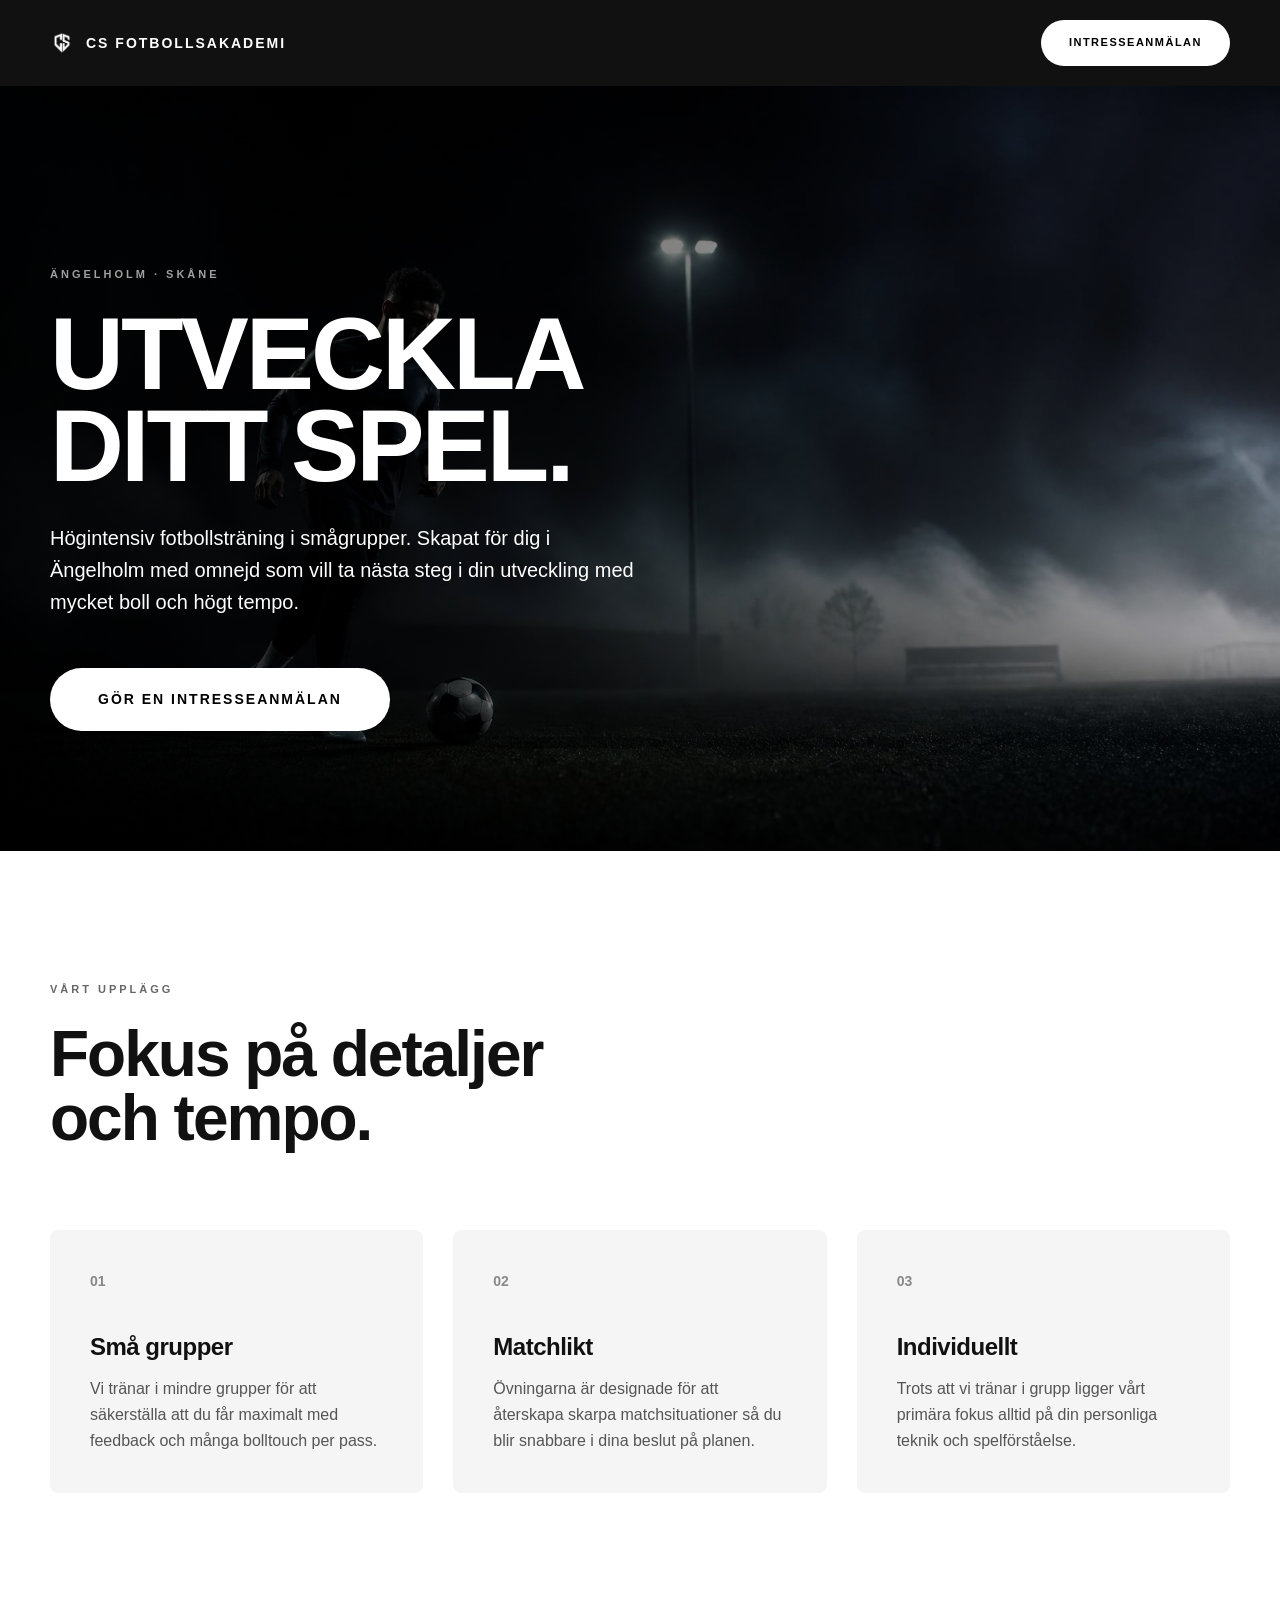
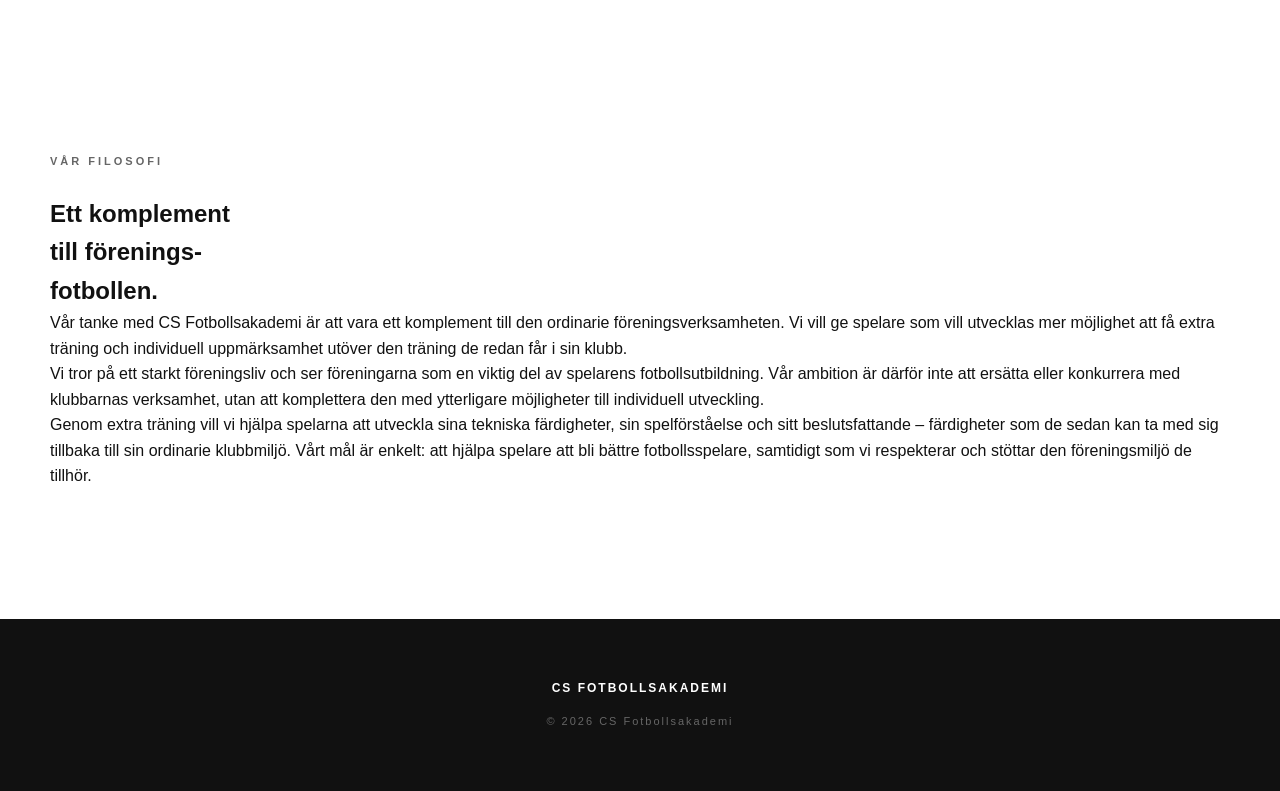
==== index.html @ 39cc4a32 "Update index.html V4.2" ====
<!DOCTYPE html>
<html lang="sv">

<head>
    <meta charset="UTF-8">
    <meta name="viewport" content="width=device-width, initial-scale=1.0">
    <meta name="description" content="CS Fotbollsakademi erbjuder högintensiv fotbollsträning i smågrupper.">
    <title>CS Fotbollsakademi | Utveckla ditt spel</title>
    <link rel="stylesheet" href="style.css">
</head>

<body>

    <!-- =========================================
         HEADER NAVBAR
    ========================================== -->
    <header class="site-header">
        <div class="container header-container">
            <a href="#" class="logo-link">
                <!-- Updated to point to your new logo.png -->
                <img src="images/logo.png" alt="CS Fotbollsakademi">
                <span>CS FOTBOLLSAKADEMI</span>
            </a>

            <a href="https://docs.google.com/forms/d/e/1FAIpQLSc4w4A6iQSpUDGN3RT-ksIbYIRlfzKItVvvnUiO37rDjqQk-A/viewform"
                target="_blank" rel="noopener noreferrer" class="btn pill-btn">
                INTRESSEANMÄLAN
            </a>
        </div>
    </header>


    <main>
        <!-- =========================================
             HERO SECTION
        ========================================== -->
        <!-- Updated to point to your hero.jfif background image -->
        <section class="hero" style="background-image: url('images/hero.jfif');">
            
            <div class="hero-overlay"></div> 
            
            <div class="container hero-content">
                <p class="eyebrow hero-eyebrow">ÄNGELHOLM · SKÅNE</p>
                
                <h1>
                    UTVECKLA<br>
                    DITT SPEL.
                </h1>

                <p class="hero-description">
                    Högintensiv fotbollsträning i smågrupper. Skapat för dig i<br>
                    Ängelholm med omnejd som vill ta nästa steg i din utveckling med<br>
                    mycket boll och högt tempo.
                </p>

                <a href="https://docs.google.com/forms/d/e/1FAIpQLSc4w4A6iQSpUDGN3RT-ksIbYIRlfzKItVvvnUiO37rDjqQk-A/viewform"
                    target="_blank" rel="noopener noreferrer" class="btn pill-btn hero-btn">
                    GÖR EN INTRESSEANMÄLAN
                </a>
            </div>
        </section>

        <!-- =========================================
             VÅRT UPPLÄGG 
        ========================================== -->
        <section class="section upplagg">
            <div class="container">
                <p class="eyebrow dark-eyebrow">VÅRT UPPLÄGG</p>
                
                <h2>
                    Fokus på detaljer<br>
                    och tempo.
                </h2>

                <div class="cards">
                    <div class="card">
                        <span class="card-number">01</span>
                        <h3>Små grupper</h3>
                        <p>Vi tränar i mindre grupper för att säkerställa att du får maximalt med feedback och många bolltouch per pass.</p>
                    </div>
                    <div class="card">
                        <span class="card-number">02</span>
                        <h3>Matchlikt</h3>
                        <p>Övningarna är designade för att återskapa skarpa matchsituationer så du blir snabbare i dina beslut på planen.</p>
                    </div>
                    <div class="card">
                        <span class="card-number">03</span>
                        <h3>Individuellt</h3>
                        <p>Trots att vi tränar i grupp ligger vårt primära fokus alltid på din personliga teknik och spelförståelse.</p>
                    </div>
                </div>
            </div>
        </section>
        <!-- =========================================
             VÅR FILOSOFI (Ny sektion)
        ========================================== -->
        <section class="section philosophy-text">
            <div class="container philosophy-container">
                <div class="philosophy-title">
                    <p class="eyebrow dark-eyebrow">VÅR FILOSOFI</p>
                    <h2>Ett komplement<br>till förenings-<br>fotbollen.</h2>
                </div>
                <div class="philosophy-content">
                    <p>Vår tanke med CS Fotbollsakademi är att vara ett komplement till den ordinarie föreningsverksamheten. Vi vill ge spelare som vill utvecklas mer möjlighet att få extra träning och individuell uppmärksamhet utöver den träning de redan får i sin klubb.</p>
                    
                    <p>Vi tror på ett starkt föreningsliv och ser föreningarna som en viktig del av spelarens fotbollsutbildning. Vår ambition är därför inte att ersätta eller konkurrera med klubbarnas verksamhet, utan att komplettera den med ytterligare möjligheter till individuell utveckling.</p>
                    
                    <p>Genom extra träning vill vi hjälpa spelarna att utveckla sina tekniska färdigheter, sin spelförståelse och sitt beslutsfattande – färdigheter som de sedan kan ta med sig tillbaka till sin ordinarie klubbmiljö. Vårt mål är enkelt: att hjälpa spelare att bli bättre fotbollsspelare, samtidigt som vi respekterar och stöttar den föreningsmiljö de tillhör.</p>
                </div>
            </div>
        </section>
    </main>

    <!-- =========================================
         FOOTER
    ========================================== -->
    <footer>
        <div class="container footer-content">
            <p>CS FOTBOLLSAKADEMI</p>
            <p class="copyright">© 2026 CS Fotbollsakademi</p>
        </div>
    </footer>

</body>
</html>
---- style.css ----
/* =========================================
   RESET & GLOBALS
========================================= */
* {
    margin: 0;
    padding: 0;
    box-sizing: border-box;
}

html {
    scroll-behavior: smooth;
}

body {
    font-family: 'Helvetica Neue', Arial, sans-serif; /* Tipografía moderna sin serifas */
    background: #ffffff;
    color: #111111;
    line-height: 1.6;
    -webkit-font-smoothing: antialiased; /* Hace que el texto se vea más nítido */
}

img {
    max-width: 100%;
    display: block;
}

/* =========================================
   CONTAINER
========================================= */
.container {
    width: min(1180px, calc(100% - 60px));
    margin: 0 auto;
}

/* =========================================
   HEADER
========================================= */
.site-header {
    background-color: #111111; /* Color de fondo oscuro como en la foto */
    position: relative;
    z-index: 100;
    padding: 20px 0;
}

.header-container {
    display: flex;
    align-items: center;
    justify-content: space-between;
}

.logo-link {
    display: flex;
    align-items: center;
    gap: 12px;
    text-decoration: none;
    color: white;
    font-weight: 700;
    font-size: 14px;
    letter-spacing: 2px;
}

.logo-link img {
    height: 24px; /* Ajusta este valor dependiendo del tamaño de tu logo */
    width: auto;
}

/* =========================================
   BUTTONS (Pill Style)
========================================= */
.btn {
    display: inline-block;
    text-decoration: none;
    font-size: 11px;
    font-weight: 700;
    letter-spacing: 1.5px;
    transition: transform 0.2s ease, opacity 0.2s ease;
    cursor: pointer;
}

.pill-btn {
    background-color: #ffffff;
    color: #000000;
    padding: 14px 28px;
    border-radius: 50px; /* Esto crea el efecto de píldora */
    text-transform: uppercase;
}

.pill-btn:hover {
    transform: translateY(-2px);
    opacity: 0.9;
}

/* =========================================
   TYPOGRAPHY
========================================= */
.eyebrow {
    font-size: 11px;
    font-weight: 700;
    letter-spacing: 3px;
    text-transform: uppercase;
    margin-bottom: 24px;
}

.hero-eyebrow {
    color: #a0a0a0; /* Gris clarito para contraste en fondo oscuro */
}

.dark-eyebrow {
    color: #666666; /* Gris más oscuro para el fondo blanco */
}

h1, h2, h3 {
    font-weight: 800; /* Texto muy grueso */
}

/* =========================================
   HERO SECTION
========================================= */
.hero {
    min-height: 85vh;
    display: flex;
    align-items: flex-end; /* Alinea el contenido hacia abajo como en la foto */
    padding-bottom: 120px; /* Da un respiro por debajo del botón */
    background-color: #0a0a0a;
    background-position: center;
    background-size: cover;
    background-repeat: no-repeat;
    position: relative;
    color: white;
}

.hero-overlay {
    position: absolute;
    top: 0;
    left: 0;
    width: 100%;
    height: 100%;
    /* Un pequeño degradado negro para asegurar que el texto blanco siempre se lea */
    background: linear-gradient(to right, rgba(0,0,0,0.8) 0%, rgba(0,0,0,0.2) 100%);
    z-index: 1;
}

.hero-content {
    position: relative;
    z-index: 2; /* Mantiene el texto por encima de la foto y el overlay */
}

.hero h1 {
    font-size: clamp(60px, 8vw, 130px);
    line-height: 0.9; /* Hace que las dos líneas estén muy pegadas */
    letter-spacing: -3px;
    margin-bottom: 30px;
    text-transform: uppercase;
}

.hero-description {
    max-width: 700px;
    font-size: 20px;
    line-height: 1.6;
    color: #ffffff;
    margin-bottom: 50px;
    font-weight: 400;
}

.hero-btn {
    padding: 20px 48px !important; /* Botón mucho más alto y ancho */
    font-size: 14px !important; /* Texto del botón más grande */
    font-weight: 800 !important; /* Letra extra gruesa */
    letter-spacing: 2px !important; /* Letras más separadas */
}

/* =========================================
   VÅRT UPPLÄGG (CARDS SECTION)
========================================= */
.section {
    padding: 130px 0;
}

.upplagg h2 {
    font-size: clamp(40px, 5vw, 64px);
    line-height: 1;
    letter-spacing: -2px;
    margin-bottom: 80px;
}

.cards {
    display: grid;
    grid-template-columns: repeat(3, 1fr);
    gap: 30px;
}

.card {
    padding: 40px;
    background: #f5f5f5;
    border-radius: 8px;
    transition: transform 0.3s ease;
}

.card:hover {
    transform: translateY(-5px);
}

.card-number {
    display: block;
    color: #888888;
    font-size: 14px;
    font-weight: bold;
    margin-bottom: 40px;
}

.card h3 {
    font-size: 24px;
    line-height: 1.2;
    margin-bottom: 15px;
    letter-spacing: -0.5px;
}

.card p {
    color: #555555;
    font-size: 16px;
}

/* =========================================
   FOOTER
========================================= */
footer {
    background: #111111;
    color: white;
    padding: 60px 0;
    text-align: center;
}

.footer-content p {
    font-size: 12px;
    font-weight: bold;
    letter-spacing: 2px;
}

.footer-content .copyright {
    color: #666666;
    margin-top: 15px;
    font-size: 11px;
    font-weight: normal;
}

/* =========================================
   MOBILE RESPONSIVENESS
========================================= */
@media (max-width: 850px) {
    .header-container {
        flex-direction: column;
        gap: 20px;
    }
    
    .hero {
        padding-bottom: 60px;
        min-height: 75vh;
    }

    .hero-content {
        padding-top: 60px;
    }

    .hero h1 {
        font-size: 55px;
        letter-spacing: -2px;
    }

    .hero-description {
        font-size: 16px;
    }

    .cards {
        grid-template-columns: 1fr;
    }
    
    .upplagg h2 {
        font-size: 40px;
        margin-bottom: 50px;
    }
}
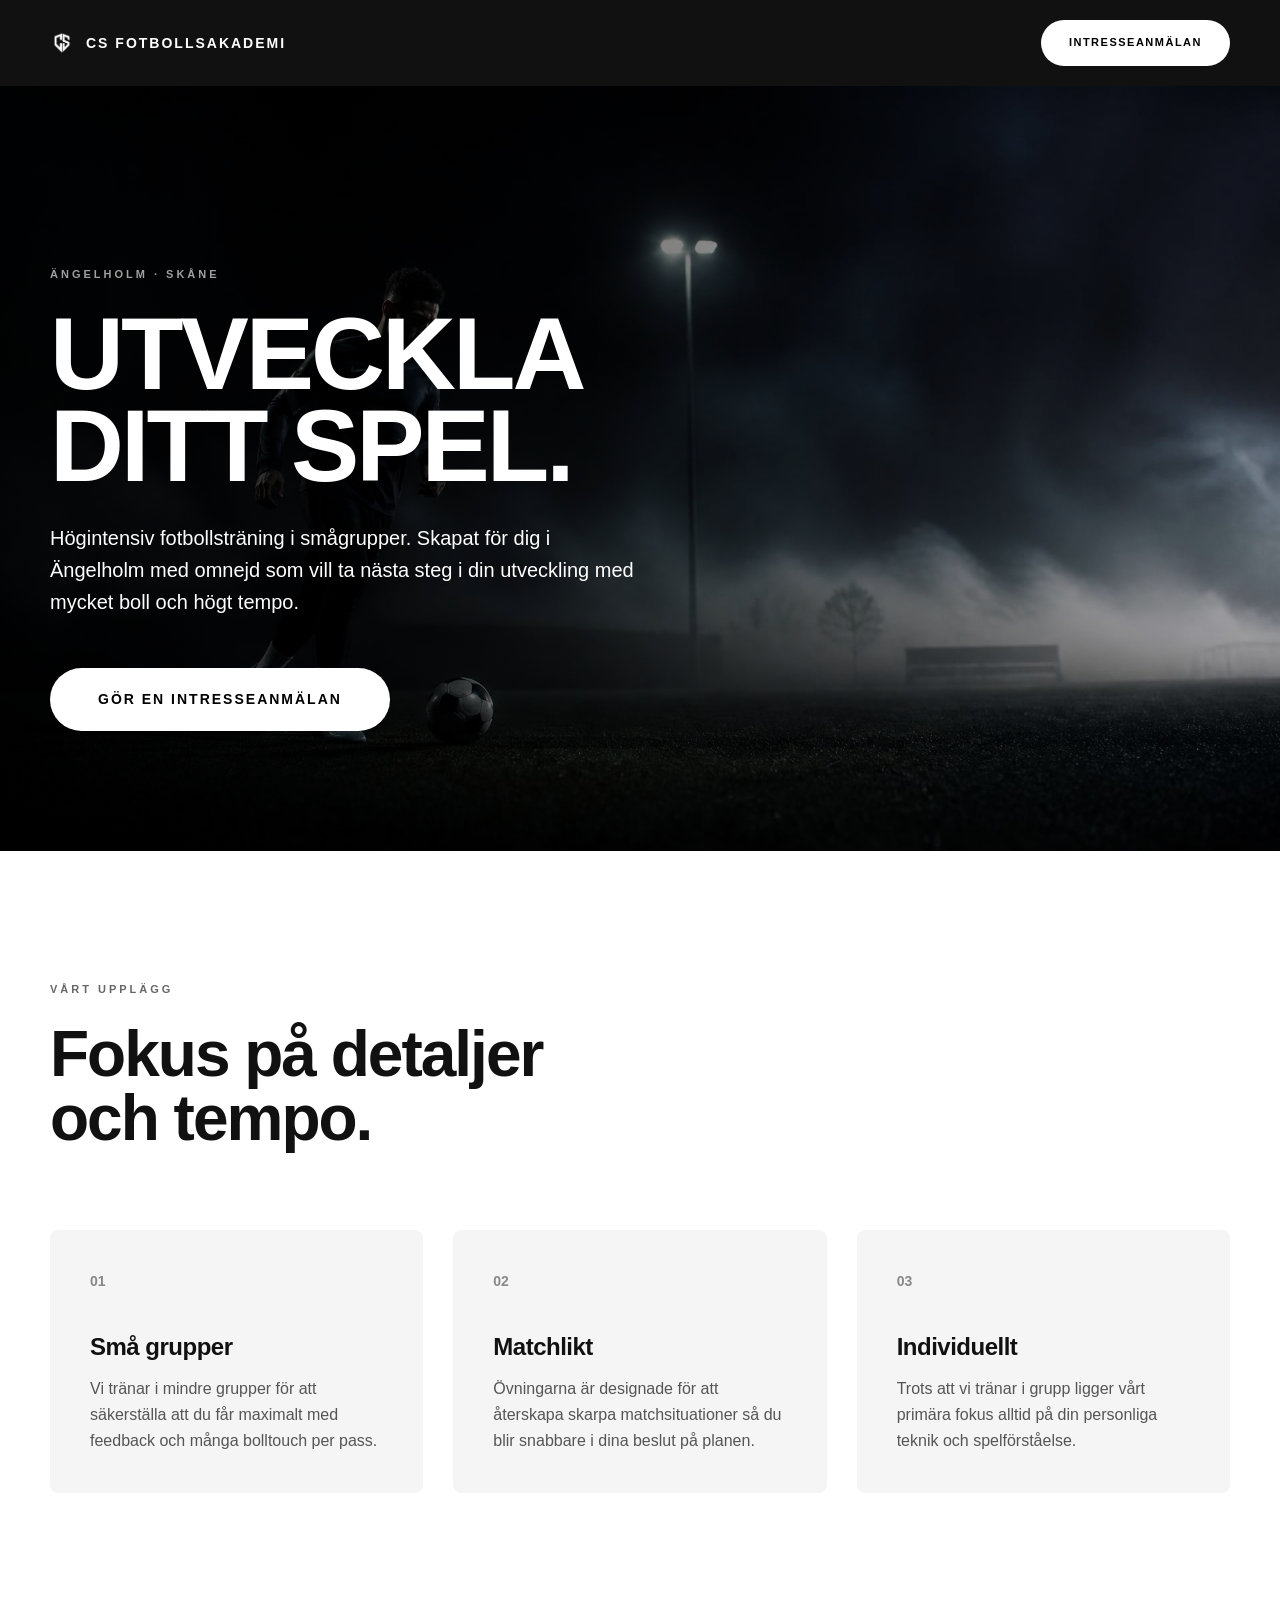
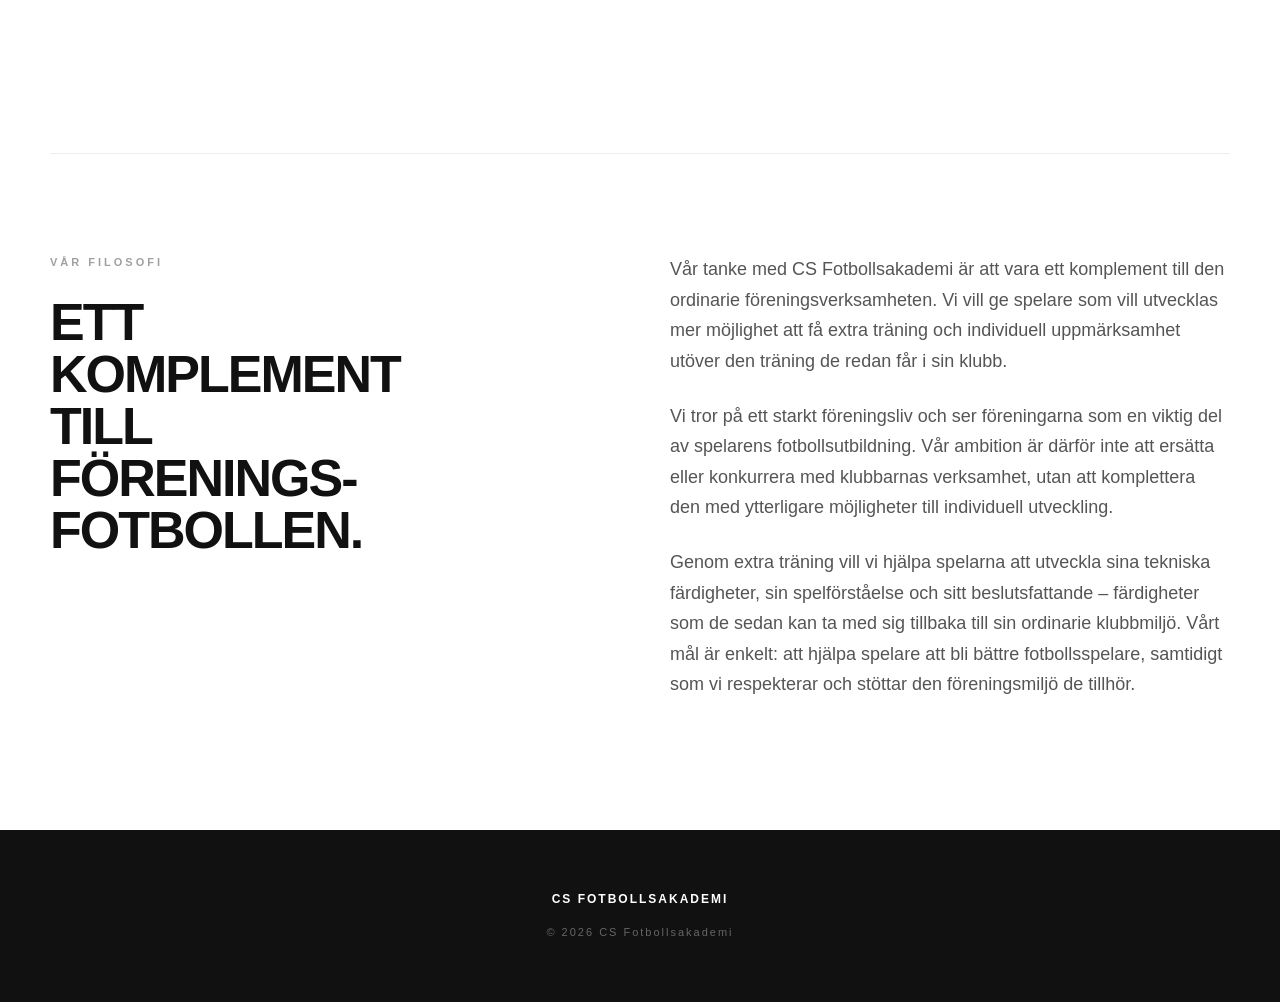
==== commit b9ea3296: "Update index.html 4.3" ====
--- a/index.html
+++ b/index.html
@@ -92,13 +92,19 @@
             </div>
         </section>
         <!-- =========================================
-             VÅR FILOSOFI (Ny sektion)
+             VÅR FILOSOFI (Svart sektion)
         ========================================== -->
-        <section class="section philosophy-text">
+        <section class="section dark-section">
             <div class="container philosophy-container">
                 <div class="philosophy-title">
-                    <p class="eyebrow dark-eyebrow">VÅR FILOSOFI</p>
-                    <h2>Ett komplement<br>till förenings-<br>fotbollen.</h2>
+                    <p class="eyebrow hero-eyebrow">VÅR FILOSOFI</p>
+                    <h2>
+                        ETT<br>
+                        KOMPLEMENT<br>
+                        TILL<br>
+                        FÖRENINGS-<br>
+                        FOTBOLLEN.
+                    </h2>
                 </div>
                 <div class="philosophy-content">
                     <p>Vår tanke med CS Fotbollsakademi är att vara ett komplement till den ordinarie föreningsverksamheten. Vi vill ge spelare som vill utvecklas mer möjlighet att få extra träning och individuell uppmärksamhet utöver den träning de redan får i sin klubb.</p>
--- a/style.css
+++ b/style.css
@@ -242,7 +242,38 @@
     font-size: 11px;
     font-weight: normal;
 }
-
+/* =========================================
+   VÅR FILOSOFI (TEXT SECTION)
+========================================= */
+.philosophy-text {
+    padding-top: 0; /* Tar bort lite avstånd eftersom Vårt Upplägg redan har padding under sig */
+}
+
+.philosophy-container {
+    display: grid;
+    grid-template-columns: 1fr 1fr; /* Delar skärmen i två lika stora kolumner */
+    gap: 60px;
+    align-items: start;
+    border-top: 1px solid #eeeeee; /* En supertunn, elegant linje som skiljer sektionerna åt */
+    padding-top: 100px;
+}
+
+.philosophy-title h2 {
+    font-size: clamp(36px, 4.5vw, 52px); /* Lite mindre än huvudrubriken men fortfarande kraftfull */
+    line-height: 1;
+    letter-spacing: -2px;
+}
+
+.philosophy-content p {
+    font-size: 18px;
+    color: #555555; /* En mörkgrå färg som är väldigt vilsam att läsa */
+    margin-bottom: 24px;
+    line-height: 1.7;
+}
+
+.philosophy-content p:last-child {
+    margin-bottom: 0;
+}
 /* =========================================
    MOBILE RESPONSIVENESS
 ========================================= */
@@ -251,7 +282,14 @@
         flex-direction: column;
         gap: 20px;
     }
-    
+
+   /* Lägg till detta inuti din befintliga @media-regel */
+    .philosophy-container {
+        grid-template-columns: 1fr; /* Gör så att det blir en kolumn på mobilen */
+        gap: 30px;
+        padding-top: 60px;
+    }
+   
     .hero {
         padding-bottom: 60px;
         min-height: 75vh;
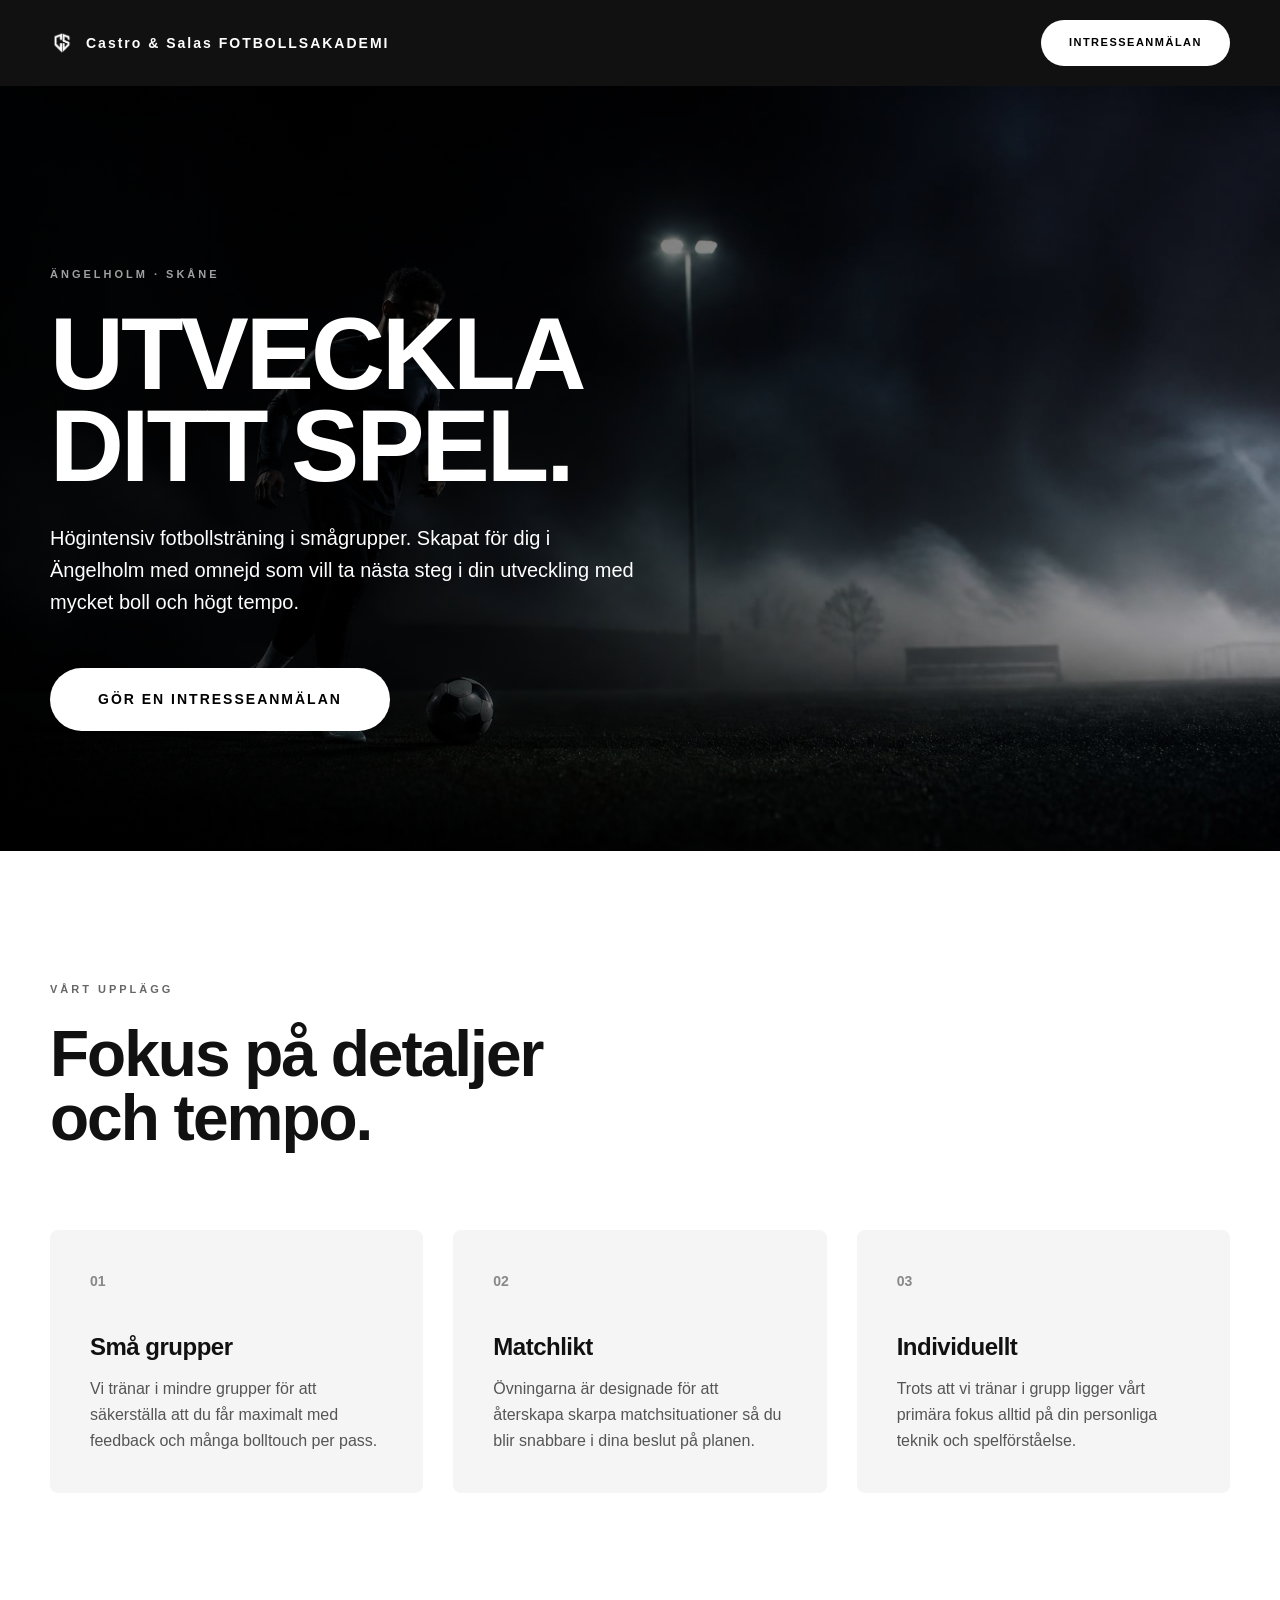
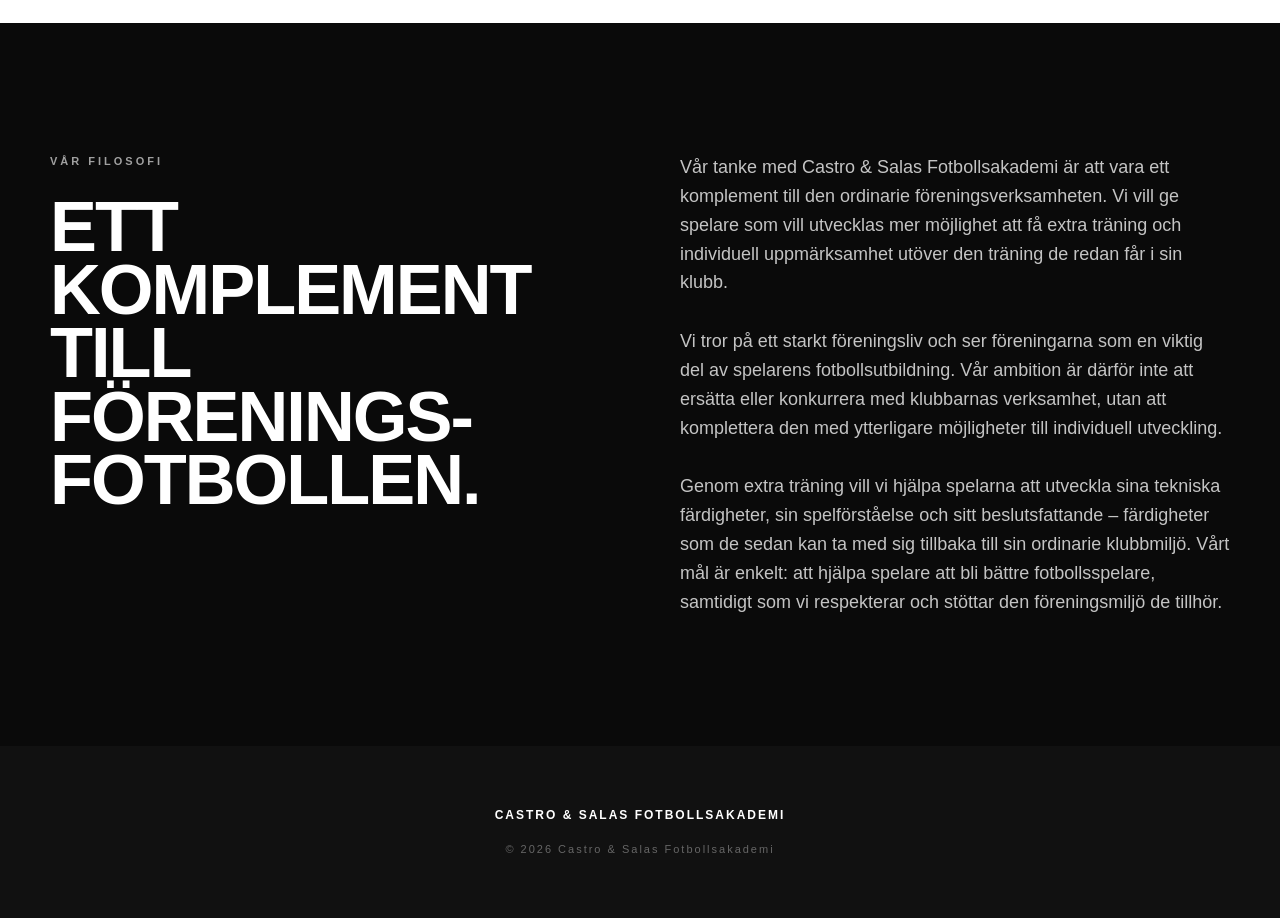
==== commit e6250576: "Update index.html v4.4" ====
--- a/index.html
+++ b/index.html
@@ -4,8 +4,8 @@
 <head>
     <meta charset="UTF-8">
     <meta name="viewport" content="width=device-width, initial-scale=1.0">
-    <meta name="description" content="CS Fotbollsakademi erbjuder högintensiv fotbollsträning i smågrupper.">
-    <title>CS Fotbollsakademi | Utveckla ditt spel</title>
+    <meta name="description" content="Castro & Salas Fotbollsakademi erbjuder högintensiv fotbollsträning i smågrupper.">
+    <title>Castro & Salas Fotbollsakademi | Utveckla ditt spel</title>
     <link rel="stylesheet" href="style.css">
 </head>
 
@@ -18,8 +18,8 @@
         <div class="container header-container">
             <a href="#" class="logo-link">
                 <!-- Updated to point to your new logo.png -->
-                <img src="images/logo.png" alt="CS Fotbollsakademi">
-                <span>CS FOTBOLLSAKADEMI</span>
+                <img src="images/logo.png" alt="Castro & Salas Fotbollsakademi">
+                <span>Castro & Salas FOTBOLLSAKADEMI</span>
             </a>
 
             <a href="https://docs.google.com/forms/d/e/1FAIpQLSc4w4A6iQSpUDGN3RT-ksIbYIRlfzKItVvvnUiO37rDjqQk-A/viewform"
@@ -107,7 +107,7 @@
                     </h2>
                 </div>
                 <div class="philosophy-content">
-                    <p>Vår tanke med CS Fotbollsakademi är att vara ett komplement till den ordinarie föreningsverksamheten. Vi vill ge spelare som vill utvecklas mer möjlighet att få extra träning och individuell uppmärksamhet utöver den träning de redan får i sin klubb.</p>
+                    <p>Vår tanke med Castro & Salas Fotbollsakademi är att vara ett komplement till den ordinarie föreningsverksamheten. Vi vill ge spelare som vill utvecklas mer möjlighet att få extra träning och individuell uppmärksamhet utöver den träning de redan får i sin klubb.</p>
                     
                     <p>Vi tror på ett starkt föreningsliv och ser föreningarna som en viktig del av spelarens fotbollsutbildning. Vår ambition är därför inte att ersätta eller konkurrera med klubbarnas verksamhet, utan att komplettera den med ytterligare möjligheter till individuell utveckling.</p>
                     
@@ -122,8 +122,8 @@
     ========================================== -->
     <footer>
         <div class="container footer-content">
-            <p>CS FOTBOLLSAKADEMI</p>
-            <p class="copyright">© 2026 CS Fotbollsakademi</p>
+            <p>CASTRO & SALAS FOTBOLLSAKADEMI</p>
+            <p class="copyright">© 2026 Castro & Salas Fotbollsakademi</p>
         </div>
     </footer>
 
--- a/style.css
+++ b/style.css
@@ -243,32 +243,33 @@
     font-weight: normal;
 }
 /* =========================================
-   VÅR FILOSOFI (TEXT SECTION)
-========================================= */
-.philosophy-text {
-    padding-top: 0; /* Tar bort lite avstånd eftersom Vårt Upplägg redan har padding under sig */
+   VÅR FILOSOFI (DARK SECTION)
+========================================= */
+.dark-section {
+    background-color: #0a0a0a; /* Svart bakgrund som matchar Hero */
+    color: #ffffff;
 }
 
 .philosophy-container {
     display: grid;
-    grid-template-columns: 1fr 1fr; /* Delar skärmen i två lika stora kolumner */
-    gap: 60px;
+    grid-template-columns: 1fr 1fr; /* Delar skärmen exakt på mitten */
+    gap: 80px;
     align-items: start;
-    border-top: 1px solid #eeeeee; /* En supertunn, elegant linje som skiljer sektionerna åt */
-    padding-top: 100px;
 }
 
 .philosophy-title h2 {
-    font-size: clamp(36px, 4.5vw, 52px); /* Lite mindre än huvudrubriken men fortfarande kraftfull */
-    line-height: 1;
+    font-size: clamp(45px, 5.5vw, 75px); /* Enorm text som skalar ner snyggt */
+    line-height: 0.9; /* Mycket tajt radavstånd */
     letter-spacing: -2px;
+    text-transform: uppercase;
 }
 
 .philosophy-content p {
     font-size: 18px;
-    color: #555555; /* En mörkgrå färg som är väldigt vilsam att läsa */
-    margin-bottom: 24px;
-    line-height: 1.7;
+    color: #c4c4c4; /* Ljusgrå text för att inte skrika i ögonen mot den svarta bakgrunden */
+    margin-bottom: 30px;
+    line-height: 1.6;
+    font-weight: 400;
 }
 
 .philosophy-content p:last-child {
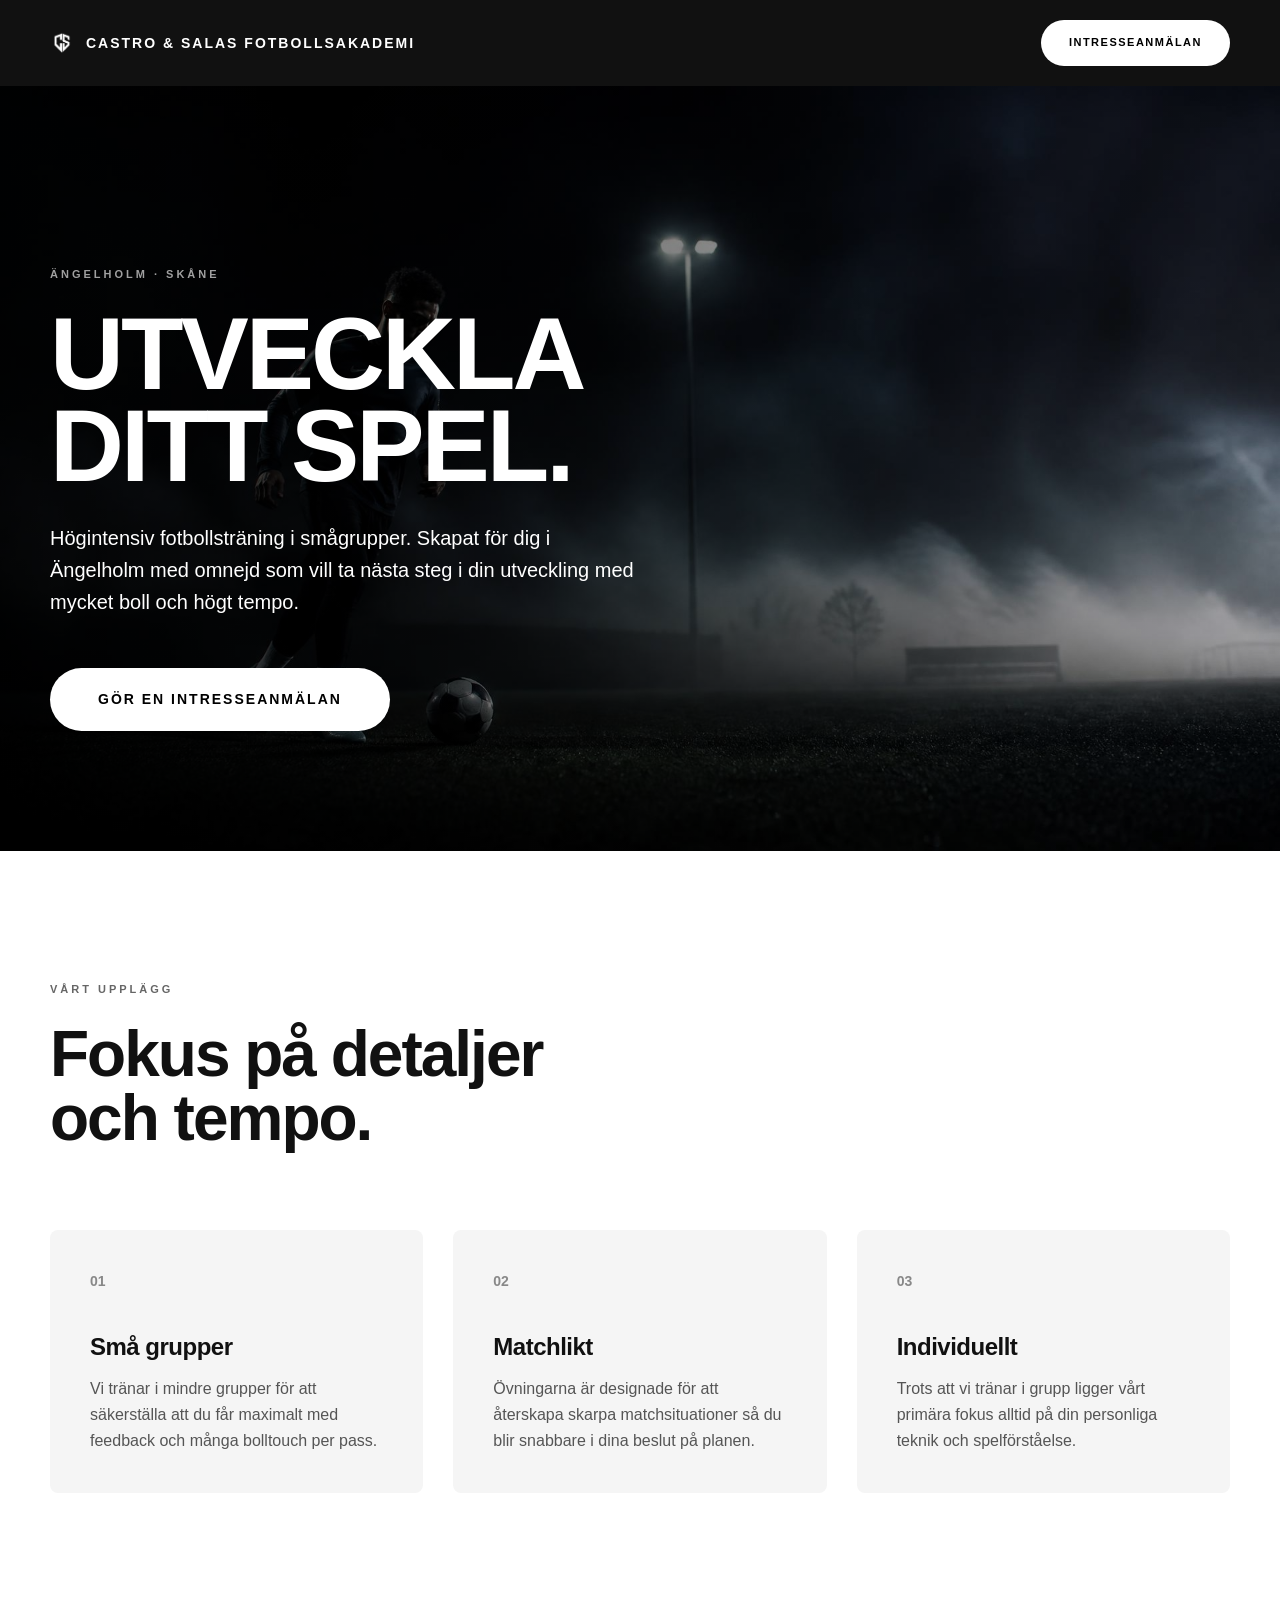
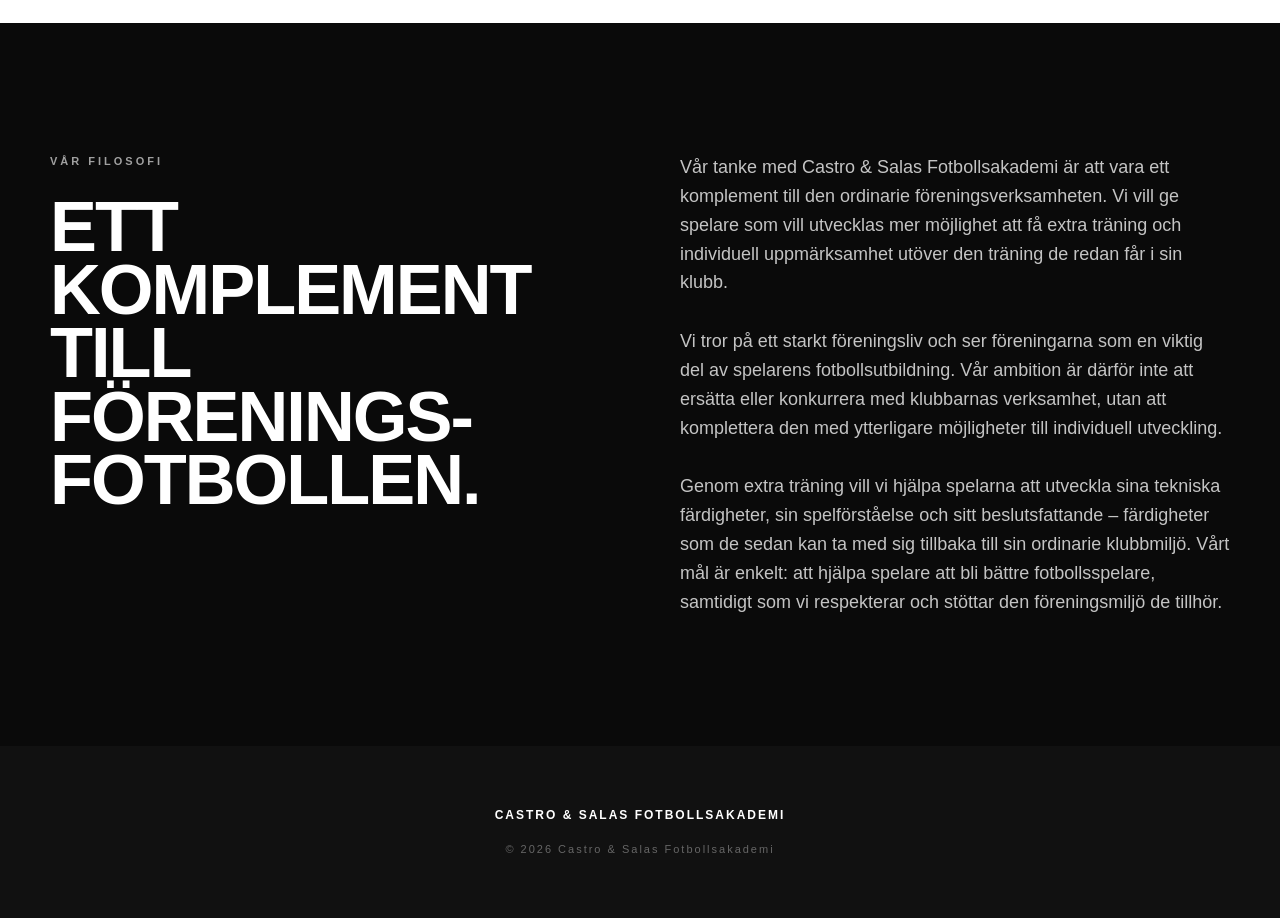
==== commit d2dcf390: "Update index.html v 4.4" ====
--- a/index.html
+++ b/index.html
@@ -19,7 +19,7 @@
             <a href="#" class="logo-link">
                 <!-- Updated to point to your new logo.png -->
                 <img src="images/logo.png" alt="Castro & Salas Fotbollsakademi">
-                <span>Castro & Salas FOTBOLLSAKADEMI</span>
+                <span>CASTRO & SALAS FOTBOLLSAKADEMI</span>
             </a>
 
             <a href="https://docs.google.com/forms/d/e/1FAIpQLSc4w4A6iQSpUDGN3RT-ksIbYIRlfzKItVvvnUiO37rDjqQk-A/viewform"
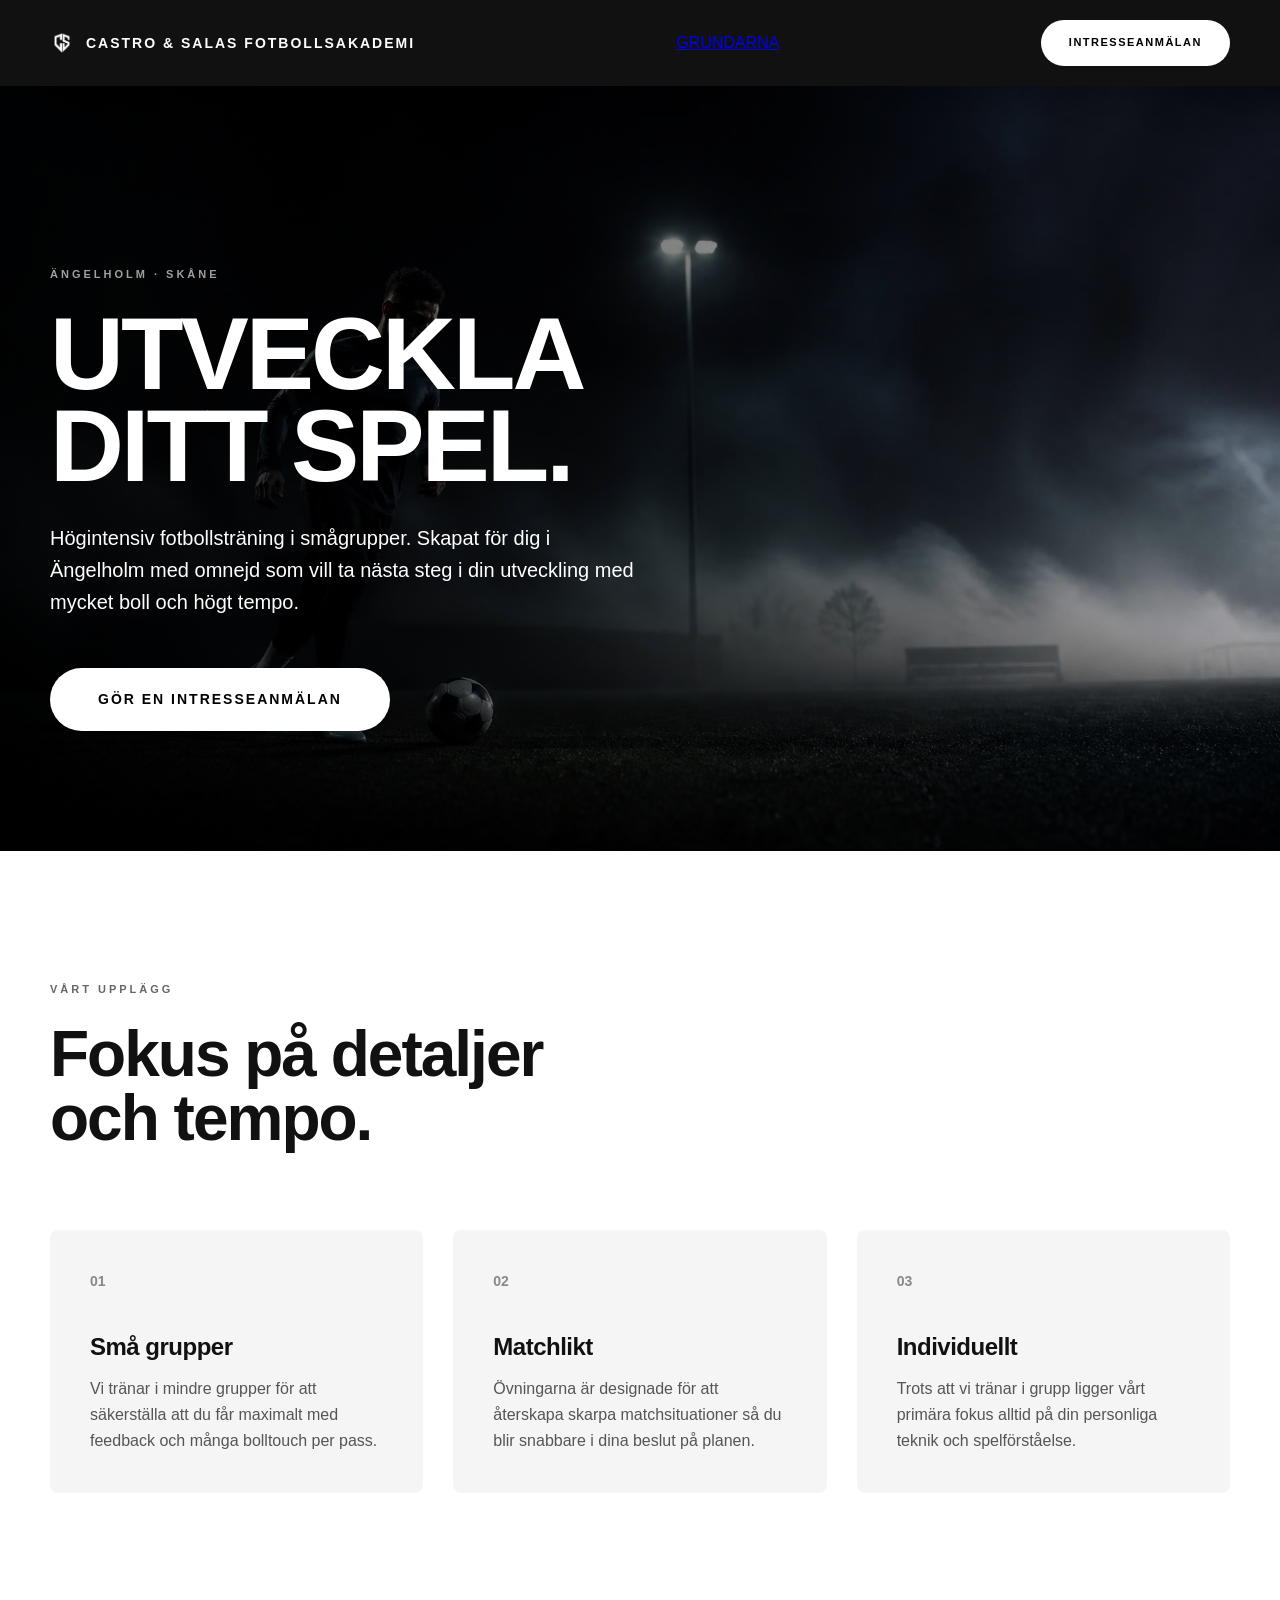
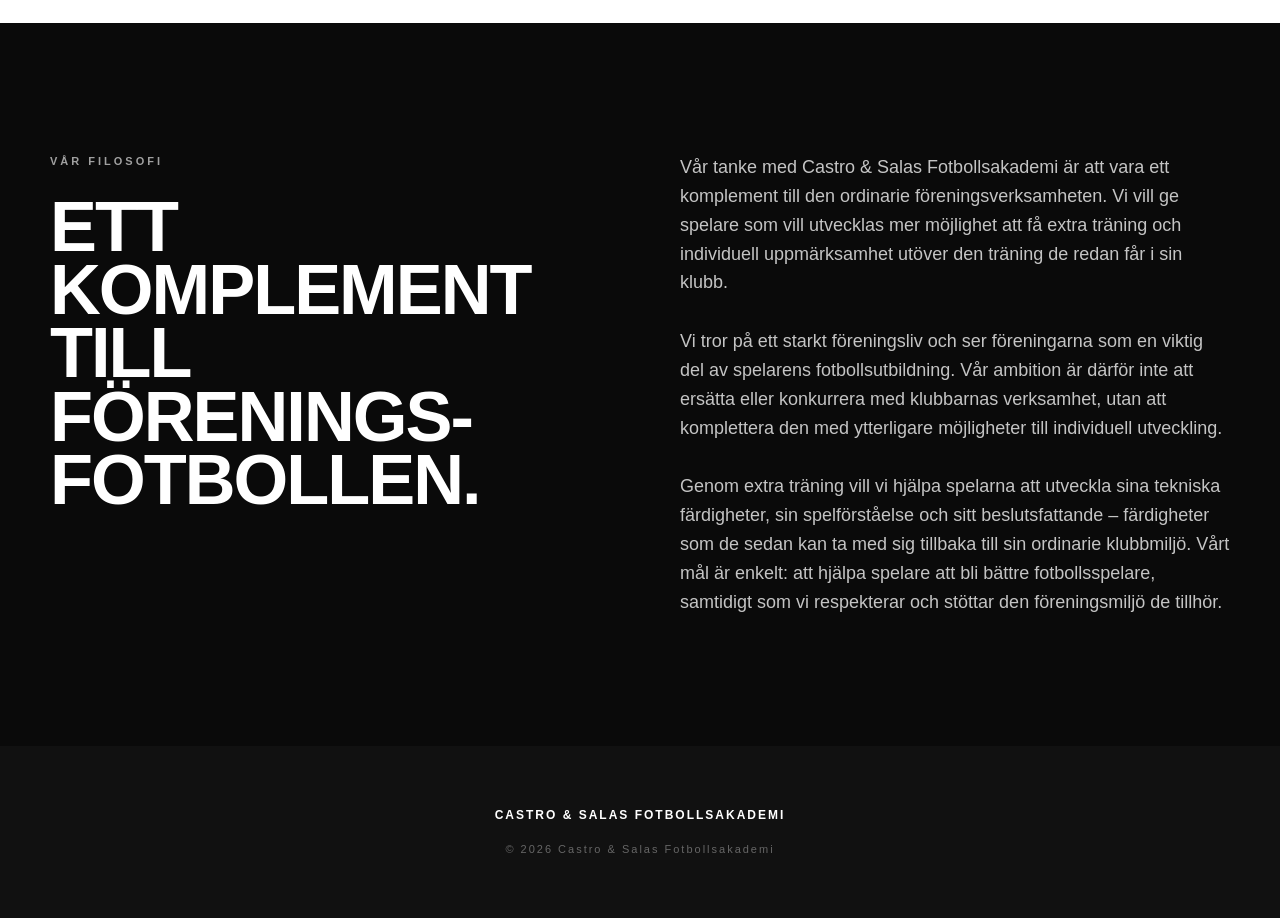
==== commit cef8ee64: "Update index.html v 4.6" ====
--- a/index.html
+++ b/index.html
@@ -21,7 +21,7 @@
                 <img src="images/logo.png" alt="Castro & Salas Fotbollsakademi">
                 <span>CASTRO & SALAS FOTBOLLSAKADEMI</span>
             </a>
-
+            <a href="grundarna.html" class="nav-link">GRUNDARNA</a>
             <a href="https://docs.google.com/forms/d/e/1FAIpQLSc4w4A6iQSpUDGN3RT-ksIbYIRlfzKItVvvnUiO37rDjqQk-A/viewform"
                 target="_blank" rel="noopener noreferrer" class="btn pill-btn">
                 INTRESSEANMÄLAN
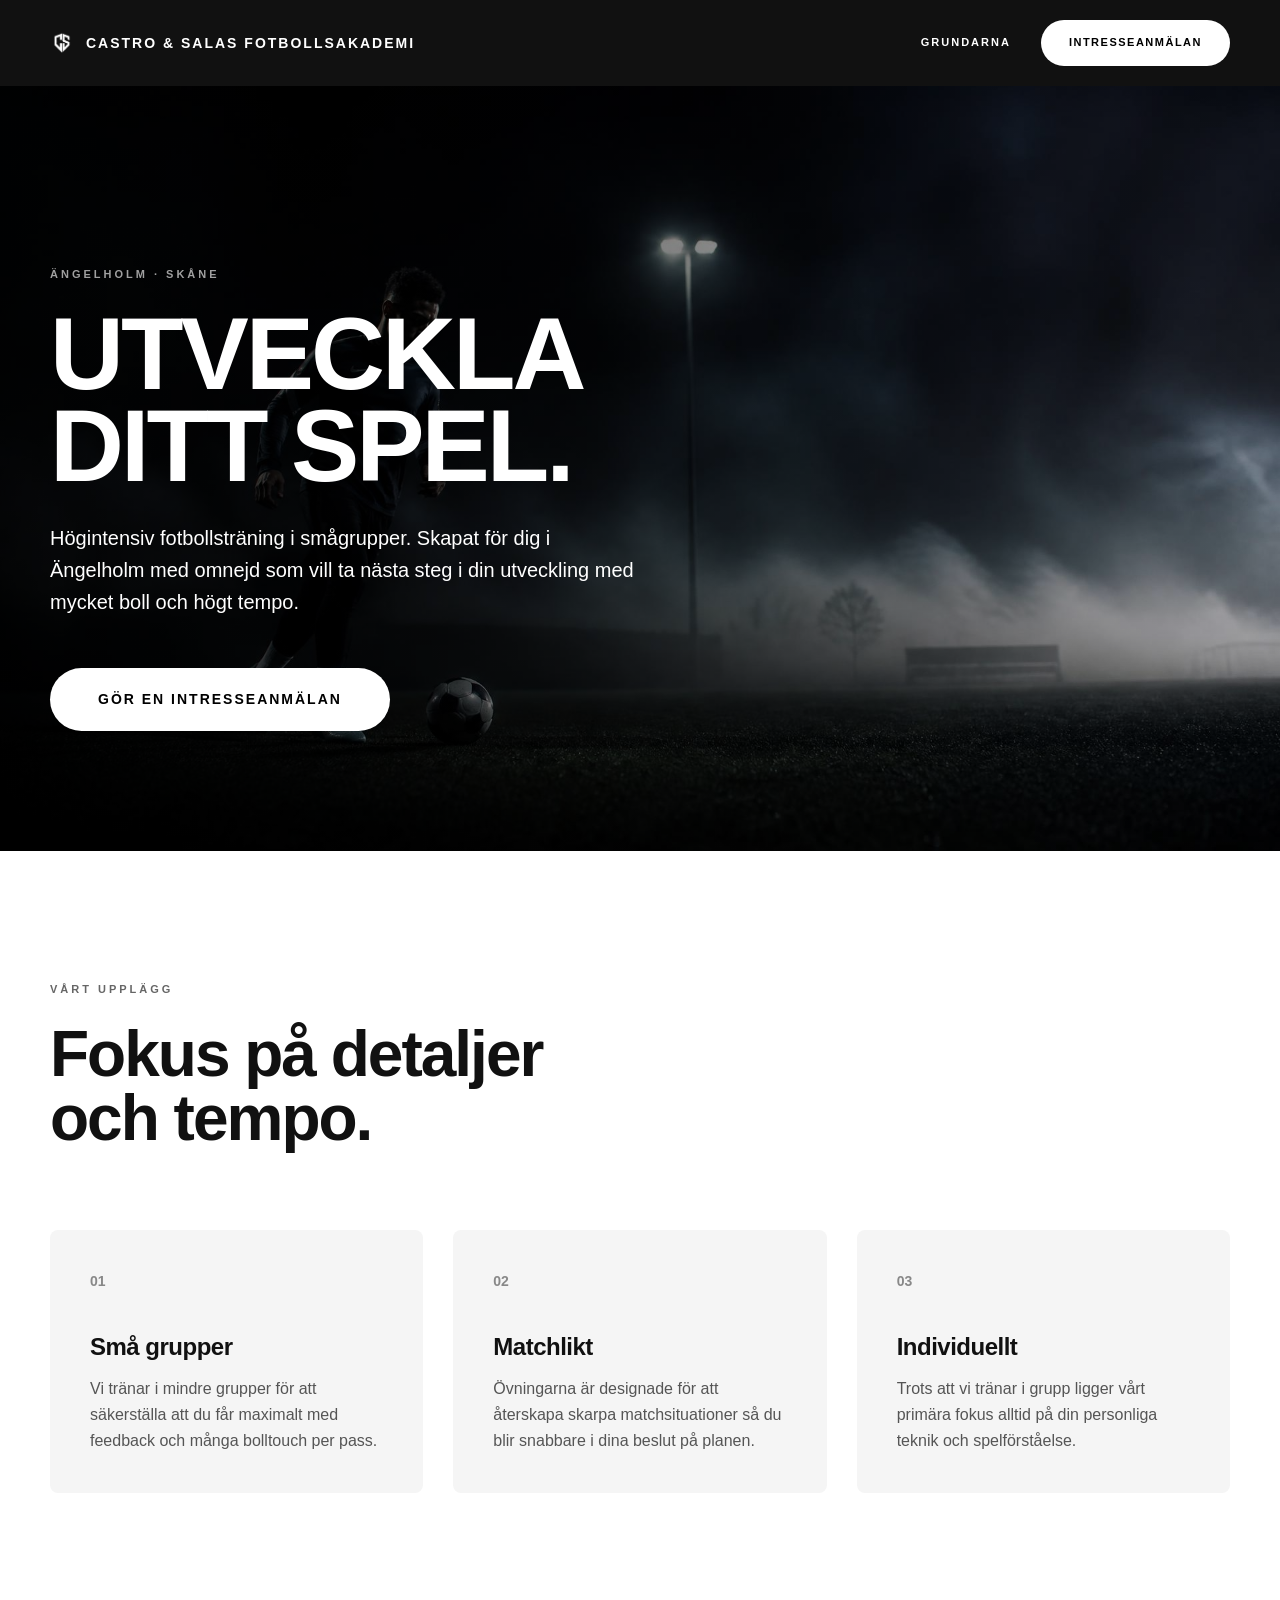
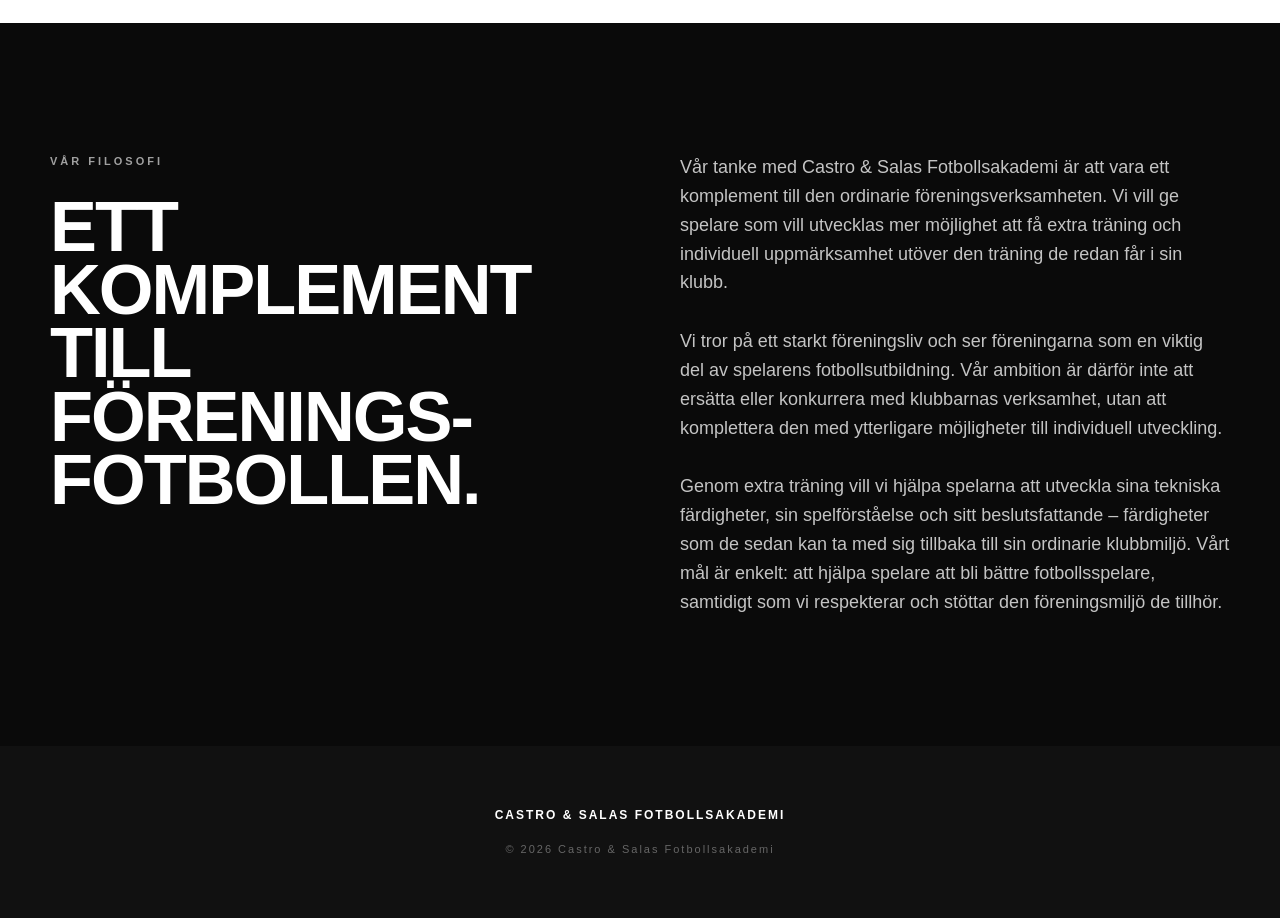
==== commit abcc8085: "Update index.html v4.7" ====
--- a/index.html
+++ b/index.html
@@ -21,11 +21,13 @@
                 <img src="images/logo.png" alt="Castro & Salas Fotbollsakademi">
                 <span>CASTRO & SALAS FOTBOLLSAKADEMI</span>
             </a>
-            <a href="grundarna.html" class="nav-link">GRUNDARNA</a>
-            <a href="https://docs.google.com/forms/d/e/1FAIpQLSc4w4A6iQSpUDGN3RT-ksIbYIRlfzKItVvvnUiO37rDjqQk-A/viewform"
-                target="_blank" rel="noopener noreferrer" class="btn pill-btn">
-                INTRESSEANMÄLAN
-            </a>
+            <nav class="header-nav">
+                <a href="grundarna.html" class="nav-link">GRUNDARNA</a>
+                <a href="https://docs.google.com/forms/d/e/1FAIpQLSc4w4A6iQSpUDGN3RT-ksIbYIRlfzKItVvvnUiO37rDjqQk-A/viewform"
+                    target="_blank" rel="noopener noreferrer" class="btn pill-btn">
+                    INTRESSEANMÄLAN
+                </a>
+            </nav>
         </div>
     </header>
 
--- a/style.css
+++ b/style.css
@@ -275,6 +275,153 @@
 .philosophy-content p:last-child {
     margin-bottom: 0;
 }
+
+/* =========================================
+   HEADER NAV LÄNKAR
+========================================= */
+.header-nav {
+    display: flex;
+    align-items: center;
+    gap: 30px;
+}
+
+.nav-link {
+    text-decoration: none;
+    color: #ffffff;
+    font-size: 11px;
+    font-weight: 700;
+    letter-spacing: 2px;
+    transition: opacity 0.2s ease;
+}
+
+.nav-link:hover {
+    opacity: 0.7;
+}
+
+/* =========================================
+   GRUNDARNA - SIDA (Hero)
+========================================= */
+.page-hero {
+    padding: 180px 0 100px 0; /* Ger plats åt headern */
+}
+
+.page-hero h1 {
+    font-size: clamp(50px, 7vw, 90px);
+    line-height: 0.9;
+    letter-spacing: -2px;
+    margin-bottom: 30px;
+}
+
+/* =========================================
+   GRUNDARNA - PROFILER
+========================================= */
+.bg-white {
+    background-color: #ffffff;
+    color: #111111;
+}
+
+.profile-section {
+    border-bottom: 1px solid #e0e0e0;
+}
+
+.dark-section.profile-section {
+    border-bottom: none; /* Ta bort kanten på svarta sektioner */
+}
+
+.profile-container {
+    display: grid;
+    grid-template-columns: 250px 1fr; /* Vänster kolumn för cirkel, höger för text */
+    gap: 80px;
+    align-items: start;
+}
+
+/* Cirkeln med initialer */
+.profile-sidebar {
+    display: flex;
+    flex-direction: column;
+    align-items: center;
+    text-align: center;
+}
+
+.profile-circle {
+    width: 90px;
+    height: 90px;
+    border-radius: 50%;
+    border: 2px solid #111111;
+    display: flex;
+    align-items: center;
+    justify-content: center;
+    font-size: 24px;
+    font-weight: 800;
+    margin-bottom: 20px;
+}
+
+.dark-section .profile-circle {
+    border-color: #ffffff;
+}
+
+.profile-name {
+    font-size: 14px;
+    letter-spacing: 1.5px;
+    margin-bottom: 5px;
+    text-transform: uppercase;
+}
+
+.profile-title {
+    font-size: 10px;
+    letter-spacing: 2px;
+    color: #888888;
+    text-transform: uppercase;
+}
+
+/* Brödtext för profilerna */
+.profile-content p {
+    font-size: 16px;
+    line-height: 1.8;
+    margin-bottom: 25px;
+    color: inherit;
+    font-weight: 400;
+}
+
+.profile-content p:last-child {
+    margin-bottom: 0;
+}
+
+.bg-white .profile-content p {
+    color: #444444; /* Mörkgrått för läsbarhet på vitt */
+}
+
+.dark-section .profile-content p {
+    color: #cccccc; /* Ljusgrått för läsbarhet på svart */
+}
+
+/* =========================================
+   CTA Sektion & Knappar
+========================================= */
+.dark-btn {
+    background-color: #111111;
+    color: #ffffff;
+}
+
+.dark-btn:hover {
+    background-color: #333333;
+}
+
+.back-link {
+    display: inline-block;
+    margin-top: 30px;
+    font-size: 10px;
+    font-weight: 700;
+    letter-spacing: 2px;
+    color: #888888;
+    text-decoration: none;
+    transition: color 0.2s ease;
+}
+
+.back-link:hover {
+    color: #111111;
+}
+
 /* =========================================
    MOBILE RESPONSIVENESS
 ========================================= */
@@ -317,4 +464,18 @@
         font-size: 40px;
         margin-bottom: 50px;
     }
-}
+
+   /* Mobilanpassning för Grundarna-sidan */
+    .header-nav {
+        gap: 15px; /* Mindre mellanrum i menyn på mobil */
+    }
+    
+    .profile-container {
+        grid-template-columns: 1fr; /* Staplar cirkel och text över varandra */
+        gap: 40px;
+    }
+    
+    .page-hero {
+        padding: 140px 0 60px 0;
+    }
+}
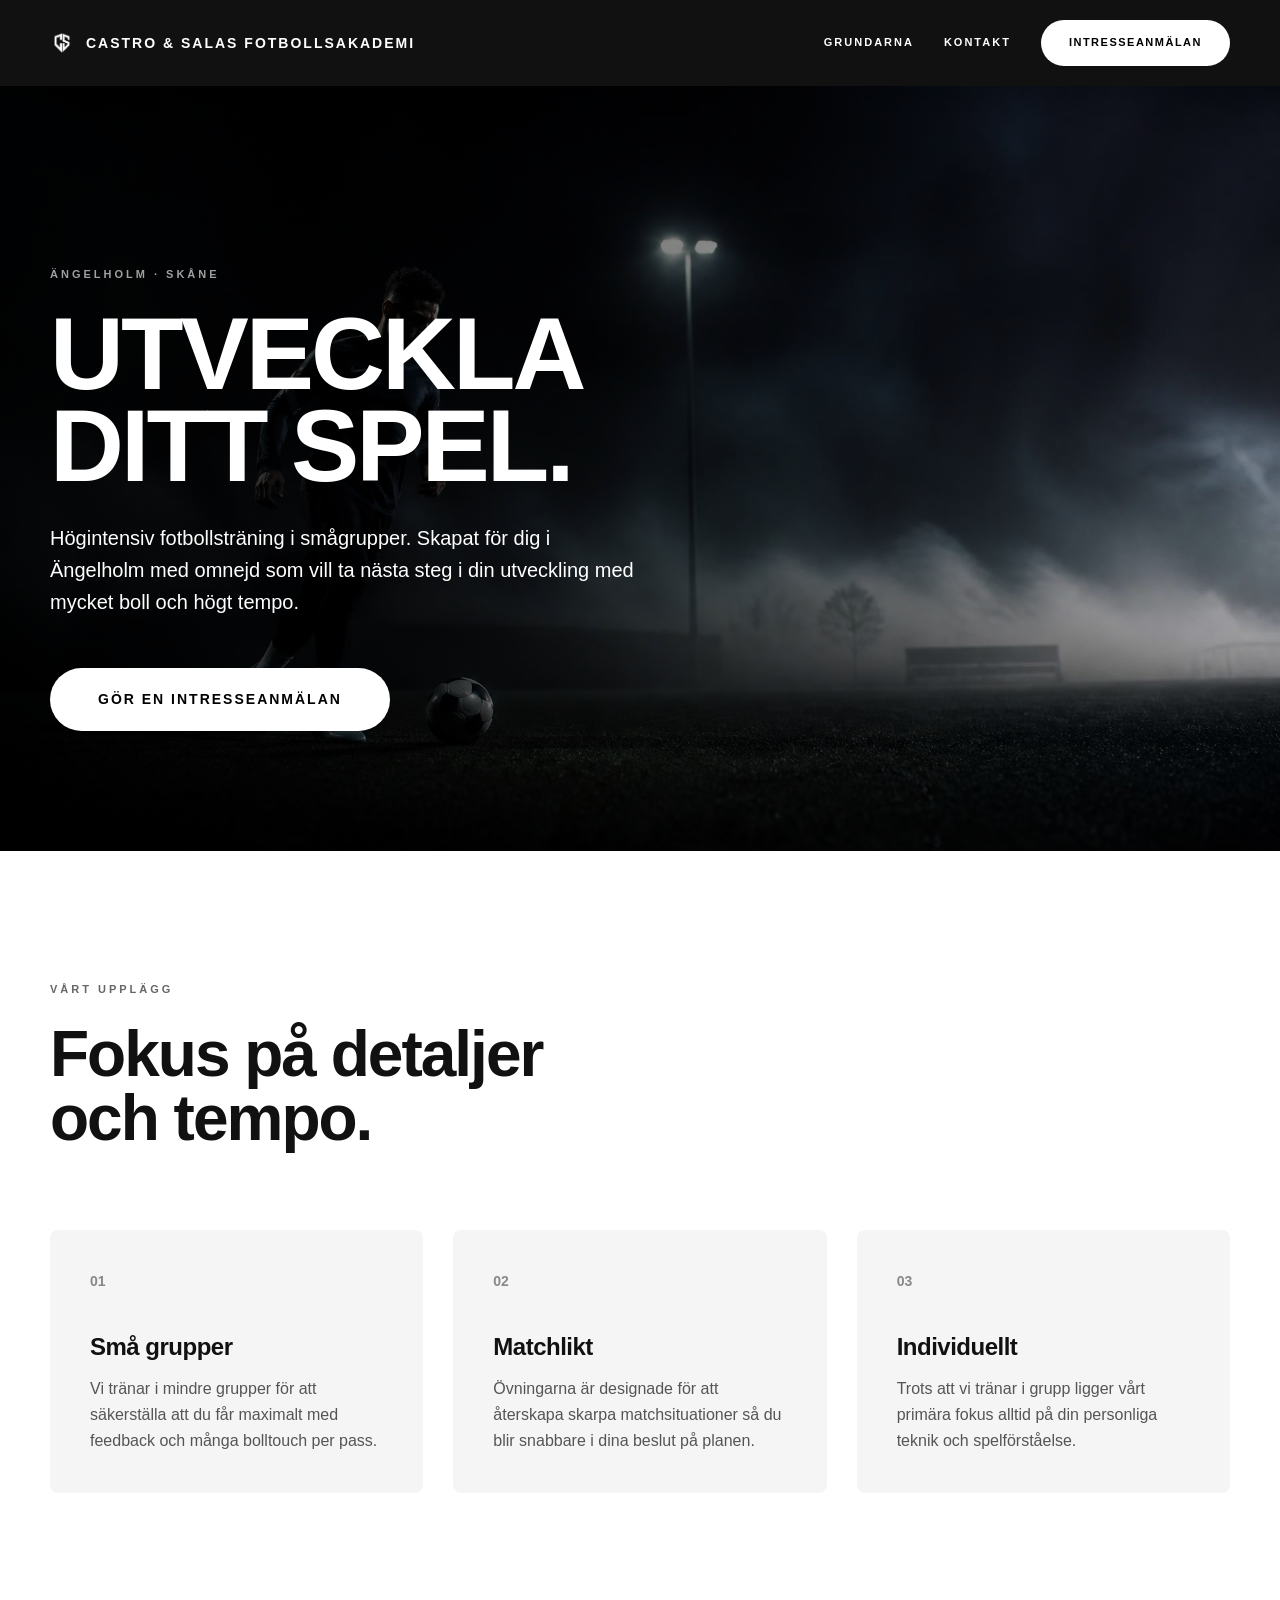
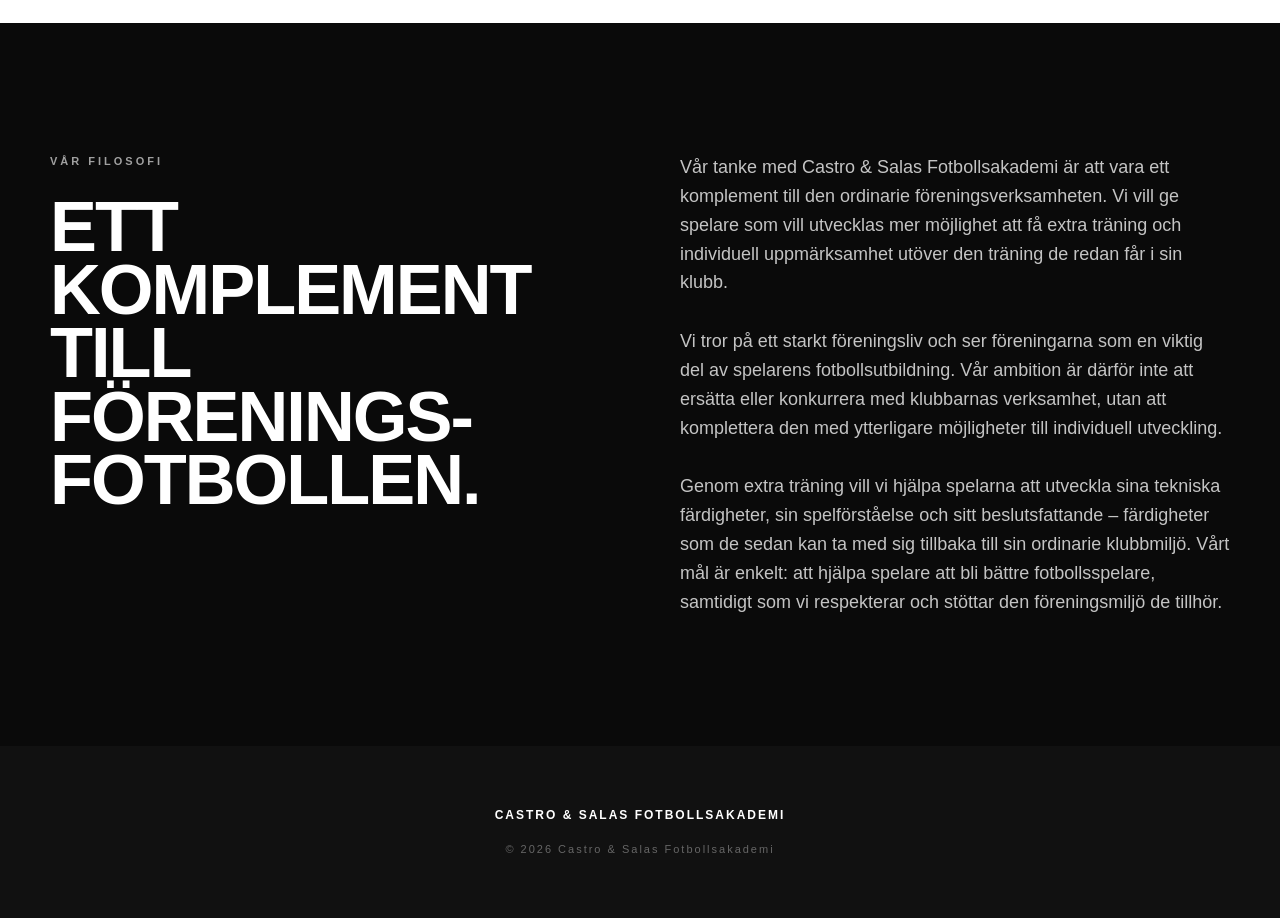
==== commit b718d0bb: "Update index.html v5.0" ====
--- a/index.html
+++ b/index.html
@@ -11,25 +11,23 @@
 
 <body>
 
-    <!-- =========================================
-         HEADER NAVBAR
-    ========================================== -->
-    <header class="site-header">
-        <div class="container header-container">
-            <a href="#" class="logo-link">
-                <!-- Updated to point to your new logo.png -->
-                <img src="images/logo.png" alt="Castro & Salas Fotbollsakademi">
-                <span>CASTRO & SALAS FOTBOLLSAKADEMI</span>
-            </a>
-            <nav class="header-nav">
-                <a href="grundarna.html" class="nav-link">GRUNDARNA</a>
-                <a href="https://docs.google.com/forms/d/e/1FAIpQLSc4w4A6iQSpUDGN3RT-ksIbYIRlfzKItVvvnUiO37rDjqQk-A/viewform"
-                    target="_blank" rel="noopener noreferrer" class="btn pill-btn">
-                    INTRESSEANMÄLAN
+      <header class="site-header">
+            <div class="container header-container">
+                <a href="index.html" class="logo-link">
+                    <img src="images/logo.png" alt="Castro & Salas Fotbollsakademi">
+                    <span>CASTRO & SALAS FOTBOLLSAKADEMI</span>
                 </a>
-            </nav>
-        </div>
-    </header>
+    
+                <nav class="header-nav">
+                    <a href="grundarna.html" class="nav-link">GRUNDARNA</a>
+                    <a href="kontakt.html" class="nav-link">KONTAKT</a>
+                    <a href="https://docs.google.com/forms/d/e/1FAIpQLSc4w4A6iQSpUDGN3RT-ksIbYIRlfzKItVvvnUiO37rDjqQk-A/viewform"
+                        target="_blank" rel="noopener noreferrer" class="btn pill-btn">
+                        INTRESSEANMÄLAN
+                    </a>
+                </nav>
+            </div>
+        </header>
 
 
     <main>
--- a/style.css
+++ b/style.css
@@ -12,11 +12,11 @@
 }
 
 body {
-    font-family: 'Helvetica Neue', Arial, sans-serif; /* Tipografía moderna sin serifas */
+    font-family: 'Helvetica Neue', Arial, sans-serif;
     background: #ffffff;
     color: #111111;
     line-height: 1.6;
-    -webkit-font-smoothing: antialiased; /* Hace que el texto se vea más nítido */
+    -webkit-font-smoothing: antialiased;
 }
 
 img {
@@ -36,7 +36,7 @@
    HEADER
 ========================================= */
 .site-header {
-    background-color: #111111; /* Color de fondo oscuro como en la foto */
+    background-color: #111111;
     position: relative;
     z-index: 100;
     padding: 20px 0;
@@ -60,8 +60,31 @@
 }
 
 .logo-link img {
-    height: 24px; /* Ajusta este valor dependiendo del tamaño de tu logo */
+    height: 24px;
     width: auto;
+}
+
+/* =========================================
+   HEADER NAV LÄNKAR
+========================================= */
+.header-nav {
+    display: flex;
+    align-items: center;
+    gap: 30px;
+    margin-left: auto; /* Tvingar hela gruppen längst till höger */
+}
+
+.nav-link {
+    text-decoration: none;
+    color: #ffffff;
+    font-size: 11px;
+    font-weight: 700;
+    letter-spacing: 2px;
+    transition: opacity 0.2s ease;
+}
+
+.nav-link:hover {
+    opacity: 0.7;
 }
 
 /* =========================================
@@ -81,7 +104,7 @@
     background-color: #ffffff;
     color: #000000;
     padding: 14px 28px;
-    border-radius: 50px; /* Esto crea el efecto de píldora */
+    border-radius: 50px;
     text-transform: uppercase;
 }
 
@@ -102,15 +125,15 @@
 }
 
 .hero-eyebrow {
-    color: #a0a0a0; /* Gris clarito para contraste en fondo oscuro */
+    color: #a0a0a0;
 }
 
 .dark-eyebrow {
-    color: #666666; /* Gris más oscuro para el fondo blanco */
+    color: #666666;
 }
 
 h1, h2, h3 {
-    font-weight: 800; /* Texto muy grueso */
+    font-weight: 800;
 }
 
 /* =========================================
@@ -119,8 +142,8 @@
 .hero {
     min-height: 85vh;
     display: flex;
-    align-items: flex-end; /* Alinea el contenido hacia abajo como en la foto */
-    padding-bottom: 120px; /* Da un respiro por debajo del botón */
+    align-items: flex-end;
+    padding-bottom: 120px;
     background-color: #0a0a0a;
     background-position: center;
     background-size: cover;
@@ -135,19 +158,18 @@
     left: 0;
     width: 100%;
     height: 100%;
-    /* Un pequeño degradado negro para asegurar que el texto blanco siempre se lea */
     background: linear-gradient(to right, rgba(0,0,0,0.8) 0%, rgba(0,0,0,0.2) 100%);
     z-index: 1;
 }
 
 .hero-content {
     position: relative;
-    z-index: 2; /* Mantiene el texto por encima de la foto y el overlay */
+    z-index: 2;
 }
 
 .hero h1 {
     font-size: clamp(60px, 8vw, 130px);
-    line-height: 0.9; /* Hace que las dos líneas estén muy pegadas */
+    line-height: 0.9;
     letter-spacing: -3px;
     margin-bottom: 30px;
     text-transform: uppercase;
@@ -163,10 +185,10 @@
 }
 
 .hero-btn {
-    padding: 20px 48px !important; /* Botón mucho más alto y ancho */
-    font-size: 14px !important; /* Texto del botón más grande */
-    font-weight: 800 !important; /* Letra extra gruesa */
-    letter-spacing: 2px !important; /* Letras más separadas */
+    padding: 20px 48px !important;
+    font-size: 14px !important;
+    font-weight: 800 !important;
+    letter-spacing: 2px !important;
 }
 
 /* =========================================
@@ -221,52 +243,30 @@
 }
 
 /* =========================================
-   FOOTER
-========================================= */
-footer {
-    background: #111111;
-    color: white;
-    padding: 60px 0;
-    text-align: center;
-}
-
-.footer-content p {
-    font-size: 12px;
-    font-weight: bold;
-    letter-spacing: 2px;
-}
-
-.footer-content .copyright {
-    color: #666666;
-    margin-top: 15px;
-    font-size: 11px;
-    font-weight: normal;
-}
-/* =========================================
    VÅR FILOSOFI (DARK SECTION)
 ========================================= */
 .dark-section {
-    background-color: #0a0a0a; /* Svart bakgrund som matchar Hero */
+    background-color: #0a0a0a;
     color: #ffffff;
 }
 
 .philosophy-container {
     display: grid;
-    grid-template-columns: 1fr 1fr; /* Delar skärmen exakt på mitten */
+    grid-template-columns: 1fr 1fr;
     gap: 80px;
     align-items: start;
 }
 
 .philosophy-title h2 {
-    font-size: clamp(45px, 5.5vw, 75px); /* Enorm text som skalar ner snyggt */
-    line-height: 0.9; /* Mycket tajt radavstånd */
+    font-size: clamp(45px, 5.5vw, 75px);
+    line-height: 0.9;
     letter-spacing: -2px;
     text-transform: uppercase;
 }
 
 .philosophy-content p {
     font-size: 18px;
-    color: #c4c4c4; /* Ljusgrå text för att inte skrika i ögonen mot den svarta bakgrunden */
+    color: #c4c4c4;
     margin-bottom: 30px;
     line-height: 1.6;
     font-weight: 400;
@@ -277,32 +277,10 @@
 }
 
 /* =========================================
-   HEADER NAV LÄNKAR
-========================================= */
-.header-nav {
-    display: flex;
-    align-items: center;
-    gap: 30px;
-}
-
-.nav-link {
-    text-decoration: none;
-    color: #ffffff;
-    font-size: 11px;
-    font-weight: 700;
-    letter-spacing: 2px;
-    transition: opacity 0.2s ease;
-}
-
-.nav-link:hover {
-    opacity: 0.7;
-}
-
-/* =========================================
    GRUNDARNA - SIDA (Hero)
 ========================================= */
 .page-hero {
-    padding: 180px 0 100px 0; /* Ger plats åt headern */
+    padding: 80px 0 100px 0;
 }
 
 .page-hero h1 {
@@ -325,17 +303,16 @@
 }
 
 .dark-section.profile-section {
-    border-bottom: none; /* Ta bort kanten på svarta sektioner */
+    border-bottom: none;
 }
 
 .profile-container {
     display: grid;
-    grid-template-columns: 250px 1fr; /* Vänster kolumn för cirkel, höger för text */
+    grid-template-columns: 250px 1fr;
     gap: 80px;
     align-items: start;
 }
 
-/* Cirkeln med initialer */
 .profile-sidebar {
     display: flex;
     flex-direction: column;
@@ -374,7 +351,6 @@
     text-transform: uppercase;
 }
 
-/* Brödtext för profilerna */
 .profile-content p {
     font-size: 16px;
     line-height: 1.8;
@@ -388,11 +364,11 @@
 }
 
 .bg-white .profile-content p {
-    color: #444444; /* Mörkgrått för läsbarhet på vitt */
+    color: #444444;
 }
 
 .dark-section .profile-content p {
-    color: #cccccc; /* Ljusgrått för läsbarhet på svart */
+    color: #cccccc;
 }
 
 /* =========================================
@@ -423,21 +399,47 @@
 }
 
 /* =========================================
+   FOOTER
+========================================= */
+footer {
+    background: #111111;
+    color: white;
+    padding: 60px 0;
+    text-align: center;
+}
+
+.footer-content p {
+    font-size: 12px;
+    font-weight: bold;
+    letter-spacing: 2px;
+}
+
+.footer-content .copyright {
+    color: #666666;
+    margin-top: 15px;
+    font-size: 11px;
+    font-weight: normal;
+}
+
+/* =========================================
    MOBILE RESPONSIVENESS
 ========================================= */
 @media (max-width: 850px) {
     .header-container {
-        flex-direction: column;
-        gap: 20px;
-    }
-
-   /* Lägg till detta inuti din befintliga @media-regel */
+        display: flex;
+        justify-content: space-between;
+        align-items: center;
+    }
+
+    .header-nav {
+        gap: 15px;
+    }
+
     .philosophy-container {
-        grid-template-columns: 1fr; /* Gör så att det blir en kolumn på mobilen */
+        grid-template-columns: 1fr;
         gap: 30px;
-        padding-top: 60px;
-    }
-   
+    }
+    
     .hero {
         padding-bottom: 60px;
         min-height: 75vh;
@@ -465,17 +467,12 @@
         margin-bottom: 50px;
     }
 
-   /* Mobilanpassning för Grundarna-sidan */
-    .header-nav {
-        gap: 15px; /* Mindre mellanrum i menyn på mobil */
-    }
-    
     .profile-container {
-        grid-template-columns: 1fr; /* Staplar cirkel och text över varandra */
+        grid-template-columns: 1fr;
         gap: 40px;
     }
     
     .page-hero {
-        padding: 140px 0 60px 0;
-    }
-}
+        padding: 40px 0 60px 0;
+    }
+}
